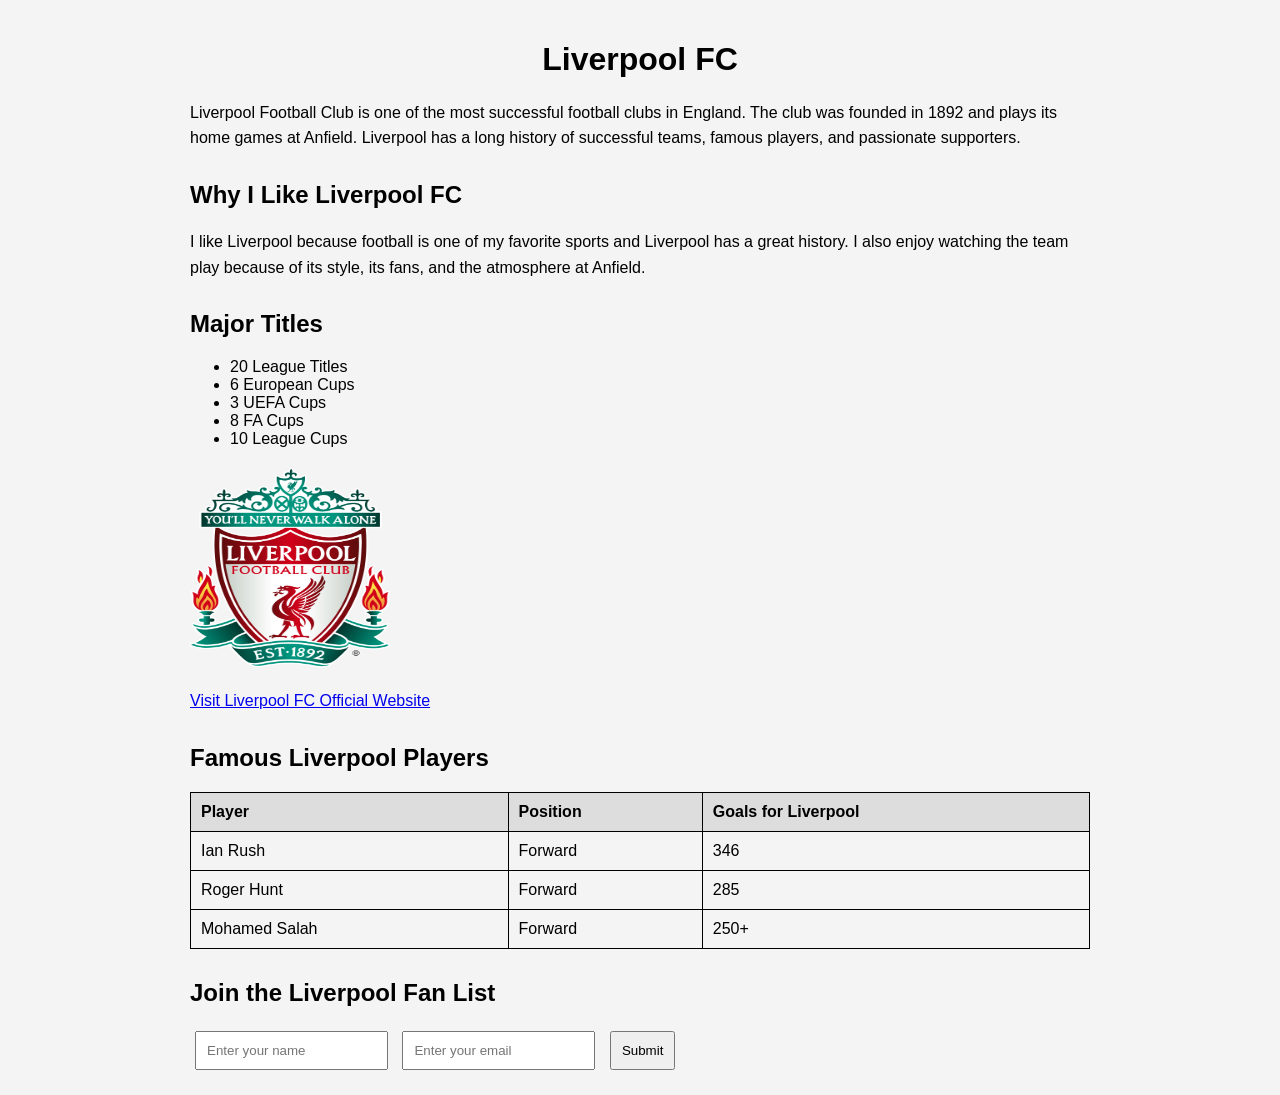
==== index.html @ ce78eaf5 "Add files via upload" ====
<!DOCTYPE html>
<html lang="en">
<head>
    <!-- The title appears in the browser tab -->
    <title>Liverpool FC</title>

    <!-- Connect the HTML page to the CSS file -->
    <link rel="stylesheet" href="style.css">
</head>

<body>

    <!-- This is the main title of the webpage -->
    <h1>Liverpool FC</h1>

    <!-- This paragraph introduces the topic -->
    <p>
        Liverpool Football Club is one of the most successful football clubs
        in England. The club was founded in 1892 and plays its home games at
        Anfield. Liverpool has a long history of successful teams, famous
        players, and passionate supporters.
    </p>

    <!-- This is a smaller heading -->
    <h2>Why I Like Liverpool FC</h2>

    <!-- This paragraph explains my personal interest in the topic -->
    <p>
        I like Liverpool because football is one of my favorite sports and
        Liverpool has a great history. I also enjoy watching the team play
        because of its style, its fans, and the atmosphere at Anfield.
    </p>

    <!-- This heading introduces Liverpool's major titles -->
    <h2>Major Titles</h2>

    <!-- This unordered list shows some of Liverpool's major achievements -->
    <ul>
        <li>20 League Titles</li>
        <li>6 European Cups</li>
        <li>3 UEFA Cups</li>
        <li>8 FA Cups</li>
        <li>10 League Cups</li>
    </ul>

    <!-- This image displays the Liverpool FC logo -->
    <img
        src="images/liverpool_logo.jpg"
        alt="Liverpool FC Logo"
        width="200"
        height="200"
    >

    <!-- This link takes visitors to the official Liverpool FC website -->
    <p>
        <a href="https://www.liverpoolfc.com/" target="_blank">
            Visit Liverpool FC Official Website
        </a>
    </p>

    <!-- This heading introduces the player table -->
    <h2>Famous Liverpool Players</h2>

    <!-- This table contains player information -->
    <table>
        <!-- Header row of the table -->
        <thead>
            <tr>
                <th>Player</th>
                <th>Position</th>
                <th>Goals for Liverpool</th>
            </tr>
        </thead>

        <!-- Data rows of the table -->
        <tbody>
            <tr>
                <td>Ian Rush</td>
                <td>Forward</td>
                <td>346</td>
            </tr>

            <tr>
                <td>Roger Hunt</td>
                <td>Forward</td>
                <td>285</td>
            </tr>

            <tr>
                <td>Mohamed Salah</td>
                <td>Forward</td>
                <td>250+</td>
            </tr>
        </tbody>
    </table>

    <!-- This heading introduces the form -->
    <h2>Join the Liverpool Fan List</h2>

    <!-- This form collects the visitor's name and email -->
    <form>
        <!-- First input for the visitor's name -->
        <input
            type="text"
            placeholder="Enter your name"
            name="name"
        >

        <!-- Second input for the visitor's email -->
        <input
            type="email"
            placeholder="Enter your email"
            name="email"
        >

        <!-- Submit button for the form -->
        <input
            type="submit"
            value="Submit"
        >
    </form>

</body>
</html>
---- style.css ----
/* Style the entire webpage */
body {
    font-family: Arial, sans-serif;
    max-width: 900px;
    margin: auto;
    padding: 20px;
    background-color: #f4f4f4;
}

/* Style the main heading */
h1 {
    text-align: center;
}

/* Add space below paragraphs */
p {
    line-height: 1.6;
}

/* Style the smaller headings */
h2 {
    margin-top: 30px;
}

/* Add space around the Liverpool logo */
img {
    display: block;
    margin: 20px 0;
}

/* Style the table */
table {
    width: 100%;
    border-collapse: collapse;
    margin-top: 15px;
}

/* Add borders and spacing to table cells */
th, td {
    border: 1px solid black;
    padding: 10px;
    text-align: left;
}

/* Style the table header */
th {
    background-color: #dddddd;
}

/* Add space between form inputs */
input {
    padding: 10px;
    margin: 5px;
}
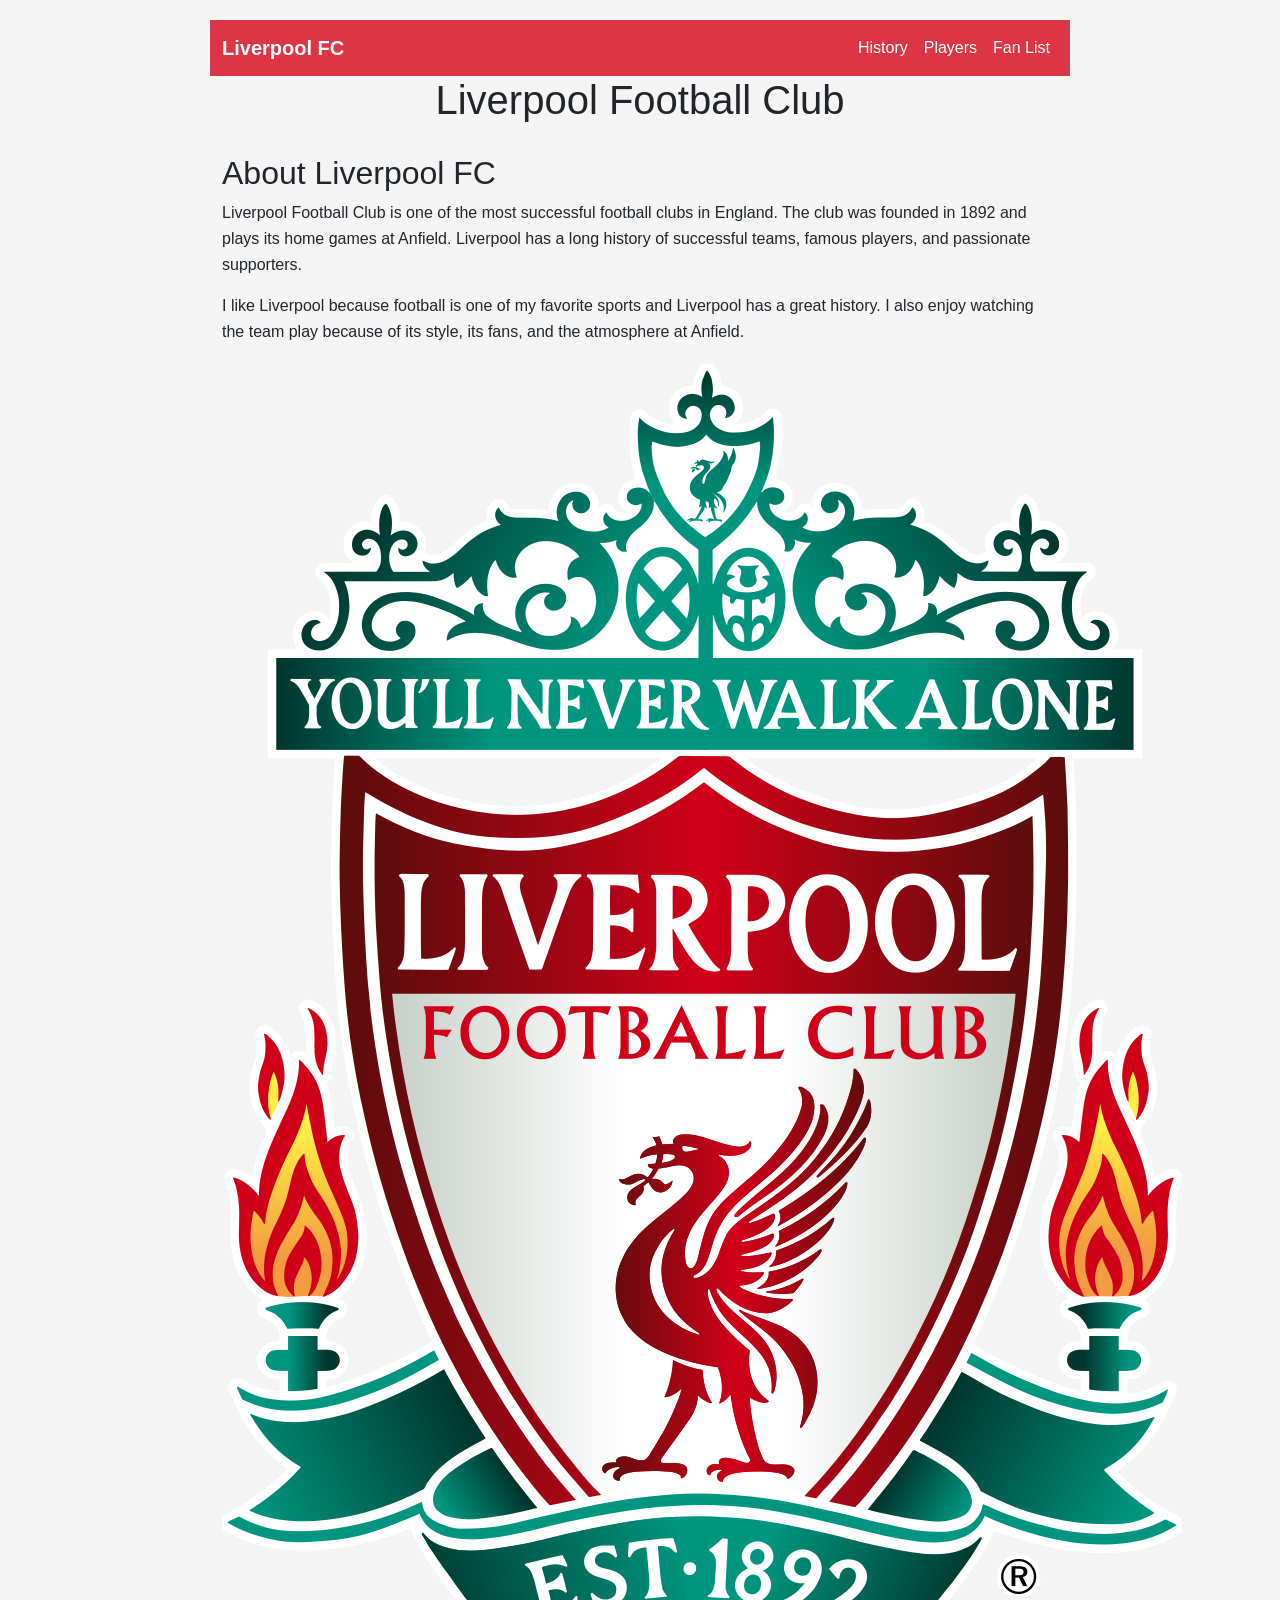
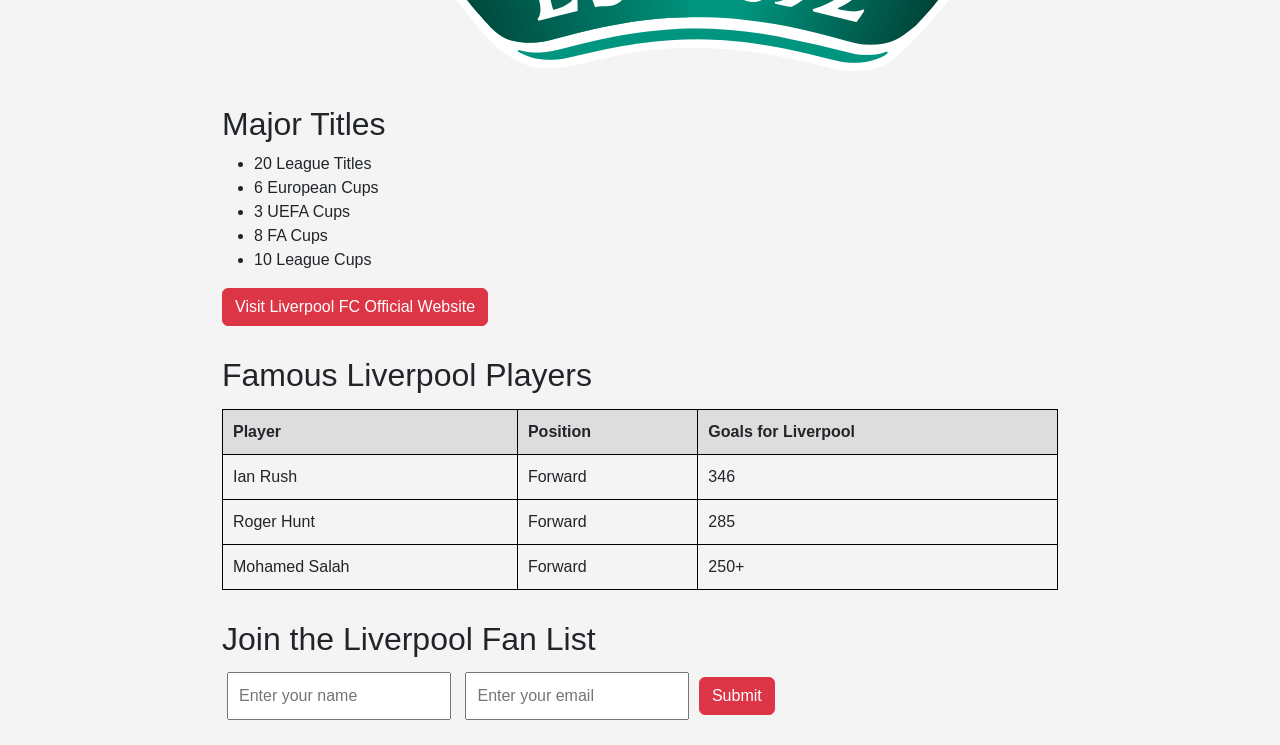
==== commit fb719722: "Update HTML for Lesson 2 Updated the HTML structure to include Bootstrap for styling, added a naviga" ====
--- a/index.html
+++ b/index.html
@@ -1,124 +1,173 @@
 <!DOCTYPE html>
 <html lang="en">
 <head>
-    <!-- The title appears in the browser tab -->
+    <!-- This tells the browser which character system the page uses -->
+    <meta charset="UTF-8">
+
+    <!-- This makes the page fit correctly on phones and other screen sizes -->
+    <meta name="viewport" content="width=device-width, initial-scale=1.0">
+
+    <!-- This is the title shown in the browser tab -->
     <title>Liverpool FC</title>
 
-    <!-- Connect the HTML page to the CSS file -->
+    <!-- Bootstrap provides some ready-made styling components -->
+    <link
+        href="https://cdn.jsdelivr.net/npm/bootstrap@5.3.3/dist/css/bootstrap.min.css"
+        rel="stylesheet"
+    >
+
+    <!-- This connects our own CSS stylesheet to the HTML -->
     <link rel="stylesheet" href="style.css">
 </head>
 
 <body>
 
-    <!-- This is the main title of the webpage -->
-    <h1>Liverpool FC</h1>
+    <!-- Navigation bar -->
+    <nav class="navbar navbar-expand-lg bg-danger">
+        <div class="container">
+            <a class="navbar-brand text-white fw-bold" href="#">Liverpool FC</a>
 
-    <!-- This paragraph introduces the topic -->
-    <p>
-        Liverpool Football Club is one of the most successful football clubs
-        in England. The club was founded in 1892 and plays its home games at
-        Anfield. Liverpool has a long history of successful teams, famous
-        players, and passionate supporters.
-    </p>
+            <div class="navbar-nav">
+                <a class="nav-link text-white" href="#history">History</a>
+                <a class="nav-link text-white" href="#players">Players</a>
+                <a class="nav-link text-white" href="#contact">Fan List</a>
+            </div>
+        </div>
+    </nav>
 
-    <!-- This is a smaller heading -->
-    <h2>Why I Like Liverpool FC</h2>
+    <!-- Main content of the page -->
+    <main class="container">
 
-    <!-- This paragraph explains my personal interest in the topic -->
-    <p>
-        I like Liverpool because football is one of my favorite sports and
-        Liverpool has a great history. I also enjoy watching the team play
-        because of its style, its fans, and the atmosphere at Anfield.
-    </p>
+        <!-- Main heading -->
+        <h1 id="main-title">Liverpool Football Club</h1>
 
-    <!-- This heading introduces Liverpool's major titles -->
-    <h2>Major Titles</h2>
+        <!-- Two-column section using CSS Grid -->
+        <section class="intro-section">
 
-    <!-- This unordered list shows some of Liverpool's major achievements -->
-    <ul>
-        <li>20 League Titles</li>
-        <li>6 European Cups</li>
-        <li>3 UEFA Cups</li>
-        <li>8 FA Cups</li>
-        <li>10 League Cups</li>
-    </ul>
+            <!-- Left side of the section -->
+            <div class="intro-text">
 
-    <!-- This image displays the Liverpool FC logo -->
-    <img
-        src="images/liverpool_logo.jpg"
-        alt="Liverpool FC Logo"
-        width="200"
-        height="200"
-    >
+                <!-- Smaller heading -->
+                <h2 id="history">About Liverpool FC</h2>
 
-    <!-- This link takes visitors to the official Liverpool FC website -->
-    <p>
-        <a href="https://www.liverpoolfc.com/" target="_blank">
-            Visit Liverpool FC Official Website
-        </a>
-    </p>
+                <p>
+                    Liverpool Football Club is one of the most successful
+                    football clubs in England. The club was founded in 1892
+                    and plays its home games at Anfield. Liverpool has a long
+                    history of successful teams, famous players, and passionate
+                    supporters.
+                </p>
 
-    <!-- This heading introduces the player table -->
-    <h2>Famous Liverpool Players</h2>
+                <p>
+                    I like Liverpool because football is one of my favorite
+                    sports and Liverpool has a great history. I also enjoy
+                    watching the team play because of its style, its fans,
+                    and the atmosphere at Anfield.
+                </p>
 
-    <!-- This table contains player information -->
-    <table>
-        <!-- Header row of the table -->
-        <thead>
-            <tr>
-                <th>Player</th>
-                <th>Position</th>
-                <th>Goals for Liverpool</th>
-            </tr>
-        </thead>
+            </div>
 
-        <!-- Data rows of the table -->
-        <tbody>
-            <tr>
-                <td>Ian Rush</td>
-                <td>Forward</td>
-                <td>346</td>
-            </tr>
+            <!-- Right side of the section -->
+            <div class="intro-image">
 
-            <tr>
-                <td>Roger Hunt</td>
-                <td>Forward</td>
-                <td>285</td>
-            </tr>
+                <!-- Liverpool logo -->
+                <img
+                    src="images/liverpool_logo.jpg"
+                    alt="Liverpool FC Logo"
+                >
 
-            <tr>
-                <td>Mohamed Salah</td>
-                <td>Forward</td>
-                <td>250+</td>
-            </tr>
-        </tbody>
-    </table>
+            </div>
 
-    <!-- This heading introduces the form -->
-    <h2>Join the Liverpool Fan List</h2>
+        </section>
 
-    <!-- This form collects the visitor's name and email -->
-    <form>
-        <!-- First input for the visitor's name -->
-        <input
-            type="text"
-            placeholder="Enter your name"
-            name="name"
-        >
+        <!-- Major titles section -->
+        <section class="content-section">
 
-        <!-- Second input for the visitor's email -->
-        <input
-            type="email"
-            placeholder="Enter your email"
-            name="email"
-        >
+            <h2>Major Titles</h2>
 
-        <!-- Submit button for the form -->
-        <input
-            type="submit"
-            value="Submit"
-        >
-    </form>
+            <ul>
+                <li>20 League Titles</li>
+                <li>6 European Cups</li>
+                <li>3 UEFA Cups</li>
+                <li>8 FA Cups</li>
+                <li>10 League Cups</li>
+            </ul>
+
+            <!-- Link to Liverpool's official website -->
+            <a
+                class="btn btn-danger"
+                href="https://www.liverpoolfc.com/"
+                target="_blank"
+            >
+                Visit Liverpool FC Official Website
+            </a>
+
+        </section>
+
+        <!-- Famous players section -->
+        <section class="content-section" id="players">
+
+            <h2>Famous Liverpool Players</h2>
+
+            <table>
+                <thead>
+                    <tr>
+                        <th>Player</th>
+                        <th>Position</th>
+                        <th>Goals for Liverpool</th>
+                    </tr>
+                </thead>
+
+                <tbody>
+                    <tr>
+                        <td>Ian Rush</td>
+                        <td>Forward</td>
+                        <td>346</td>
+                    </tr>
+
+                    <tr>
+                        <td>Roger Hunt</td>
+                        <td>Forward</td>
+                        <td>285</td>
+                    </tr>
+
+                    <tr>
+                        <td>Mohamed Salah</td>
+                        <td>Forward</td>
+                        <td>250+</td>
+                    </tr>
+                </tbody>
+            </table>
+
+        </section>
+
+        <!-- Fan form -->
+        <section class="content-section" id="contact">
+
+            <h2>Join the Liverpool Fan List</h2>
+
+            <form>
+                <input
+                    type="text"
+                    placeholder="Enter your name"
+                    name="name"
+                >
+
+                <input
+                    type="email"
+                    placeholder="Enter your email"
+                    name="email"
+                >
+
+                <!-- Bootstrap button -->
+                <button type="submit" class="btn btn-danger">
+                    Submit
+                </button>
+            </form>
+
+        </section>
+
+    </main>
 
 </body>
-</html>+</html>
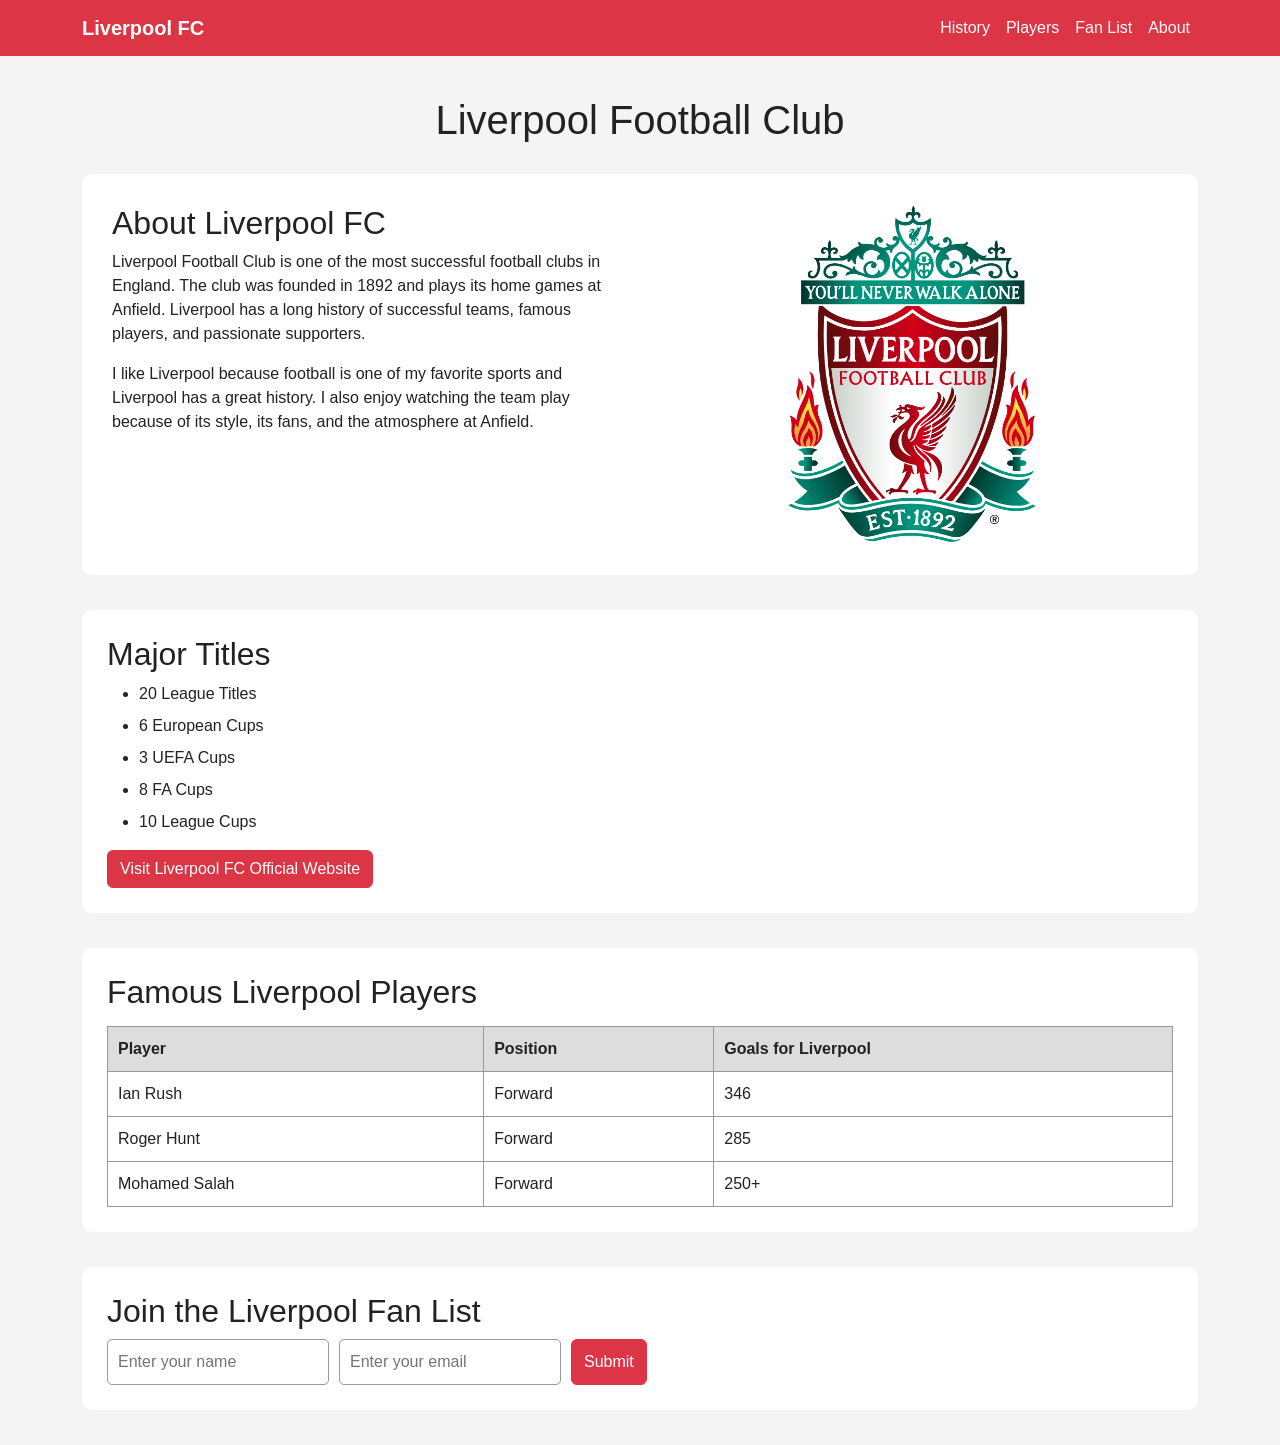
==== commit 2bacd295: "Add about page" ====
--- a/index.html
+++ b/index.html
@@ -31,6 +31,7 @@
                 <a class="nav-link text-white" href="#history">History</a>
                 <a class="nav-link text-white" href="#players">Players</a>
                 <a class="nav-link text-white" href="#contact">Fan List</a>
+                <a class="nav-link text-white" href="about.html">About</a>
             </div>
         </div>
     </nav>
--- a/style.css
+++ b/style.css
@@ -1,32 +1,76 @@
-/* Style the entire webpage */
+/* 
+   ELEMENT SELECTOR:
+   This matches every <body> element.
+   It sets the basic font, background, and text color for the page.
+*/
 body {
     font-family: Arial, sans-serif;
-    max-width: 900px;
-    margin: auto;
-    padding: 20px;
     background-color: #f4f4f4;
+    color: #222;
 }
 
-/* Style the main heading */
-h1 {
+
+/*
+   ID SELECTOR:
+   This matches the element with id="main-title".
+   The ID is used for the main title because there is only one main title.
+*/
+#main-title {
     text-align: center;
+    margin-top: 40px;
+    margin-bottom: 30px;
 }
 
-/* Add space below paragraphs */
-p {
-    line-height: 1.6;
+
+/*
+   CLASS SELECTOR:
+   This matches every element with class="intro-section".
+   CSS Grid creates two columns on a larger screen.
+*/
+.intro-section {
+    display: grid;
+    grid-template-columns: 1fr 1fr;
+    gap: 30px;
+
+    /*
+       Padding creates space INSIDE the section.
+       I use padding here so the content does not touch the edges.
+    */
+    padding: 30px;
+
+    background-color: white;
+    border-radius: 10px;
 }
 
-/* Style the smaller headings */
-h2 {
-    margin-top: 30px;
+
+/* Style the Liverpool logo */
+.intro-image {
+    display: flex;
+    justify-content: center;
+    align-items: center;
 }
 
-/* Add space around the Liverpool logo */
-img {
-    display: block;
-    margin: 20px 0;
+
+/* Make sure the image does not become too large */
+.intro-image img {
+    max-width: 100%;
+    width: 250px;
+    height: auto;
 }
+
+
+/* 
+   This class adds space around the other sections.
+   Margin creates space OUTSIDE an element.
+*/
+.content-section {
+    margin-top: 35px;
+    margin-bottom: 35px;
+    padding: 25px;
+    background-color: white;
+    border-radius: 10px;
+}
+
 
 /* Style the table */
 table {
@@ -35,20 +79,86 @@
     margin-top: 15px;
 }
 
-/* Add borders and spacing to table cells */
-th, td {
-    border: 1px solid black;
+
+/* Style table cells */
+th,
+td {
+    border: 1px solid #999;
     padding: 10px;
     text-align: left;
 }
 
-/* Style the table header */
+
+/* Style the table headings */
 th {
-    background-color: #dddddd;
+    background-color: #ddd;
 }
 
-/* Add space between form inputs */
-input {
+
+/* Add space between list items */
+li {
+    margin-bottom: 8px;
+}
+
+
+/*
+   HOVER EFFECT:
+   When the mouse moves over a link or button,
+   the background becomes darker.
+*/
+a:hover,
+button:hover {
+    opacity: 0.8;
+}
+
+
+/* Style the form */
+form {
+    display: flex;
+    gap: 10px;
+    flex-wrap: wrap;
+}
+
+
+/* Style the text and email boxes */
+form input {
     padding: 10px;
-    margin: 5px;
-}+    border: 1px solid #999;
+    border-radius: 5px;
+}
+
+
+/*
+   MEDIA QUERY:
+   This rule takes over when the screen is smaller than 768px.
+   The two-column section becomes one column so it fits on a phone.
+*/
+@media (max-width: 767px) {
+
+    .intro-section {
+        grid-template-columns: 1fr;
+        padding: 20px;
+    }
+
+    #main-title {
+        font-size: 32px;
+    }
+
+    .content-section {
+        padding: 20px;
+    }
+
+    table {
+        font-size: 14px;
+    }
+
+    form {
+        flex-direction: column;
+    }
+
+    form input,
+    form button {
+        width: 100%;
+    }
+
+}
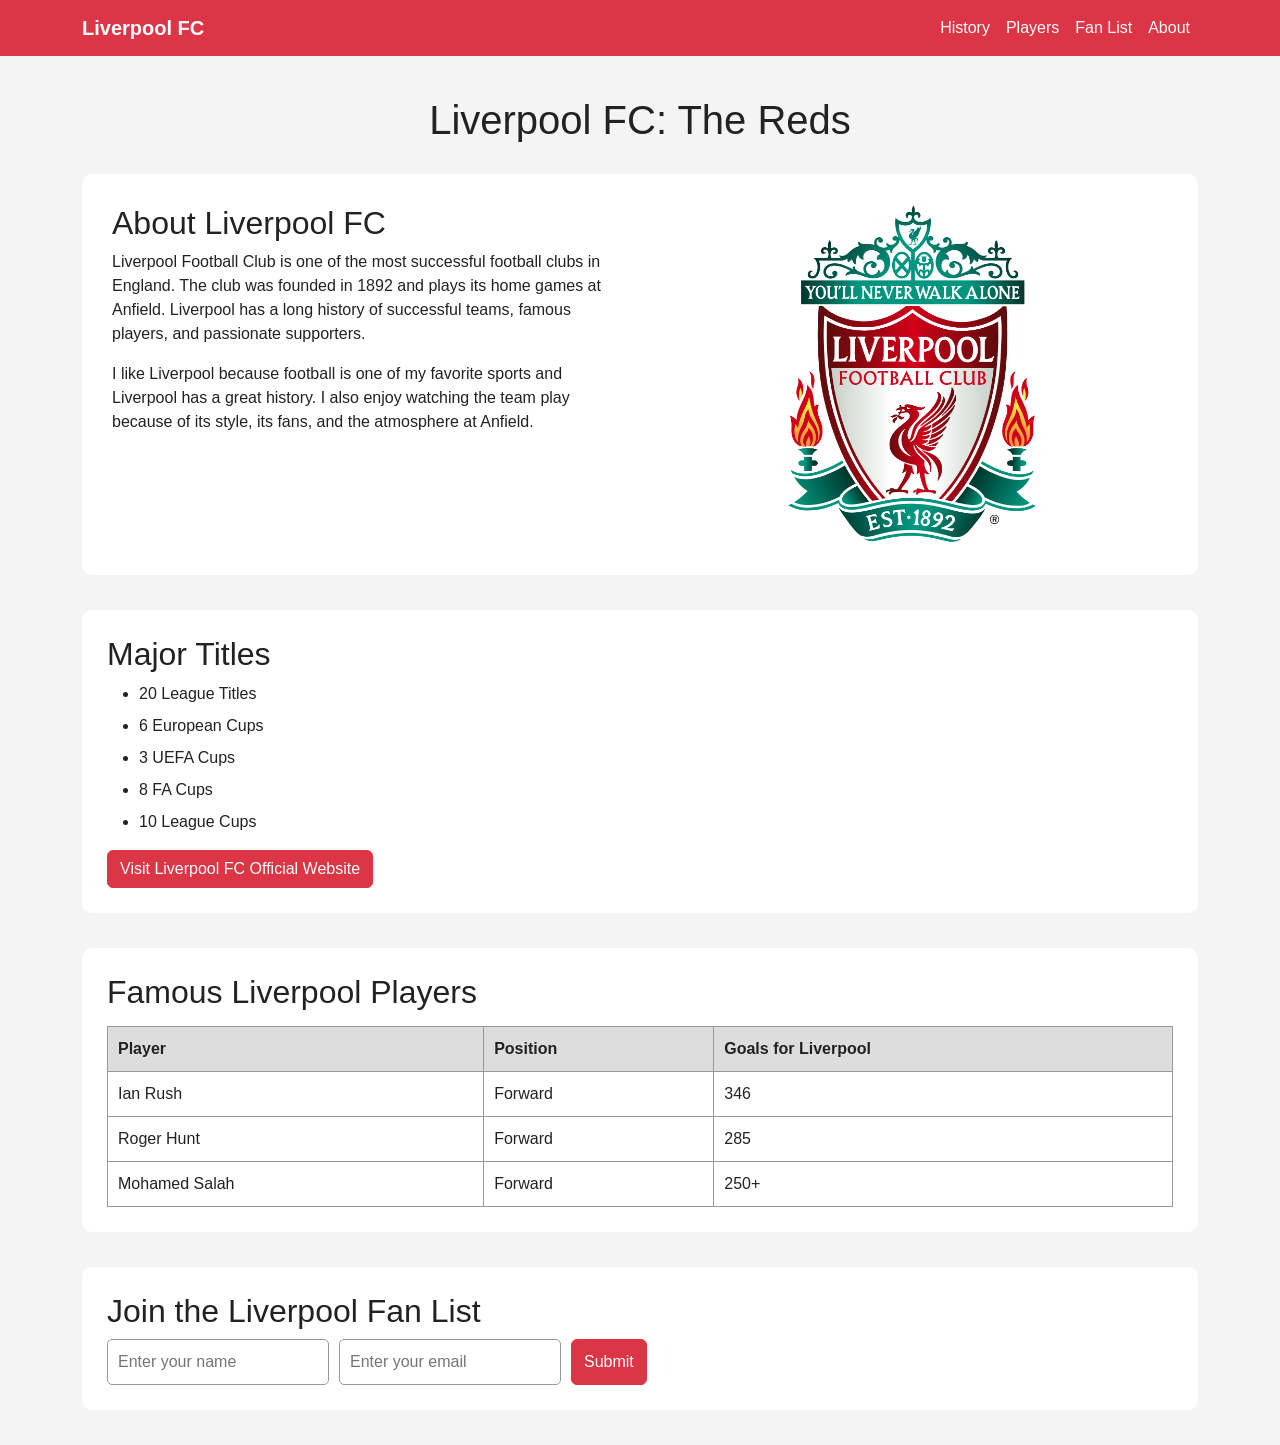
==== commit 2f83f9cc: "Change main heading on new-heading" ====
--- a/index.html
+++ b/index.html
@@ -40,7 +40,7 @@
     <main class="container">
 
         <!-- Main heading -->
-        <h1 id="main-title">Liverpool Football Club</h1>
+        <h1 id="main-title">Liverpool FC: The Reds</h1>
 
         <!-- Two-column section using CSS Grid -->
         <section class="intro-section">
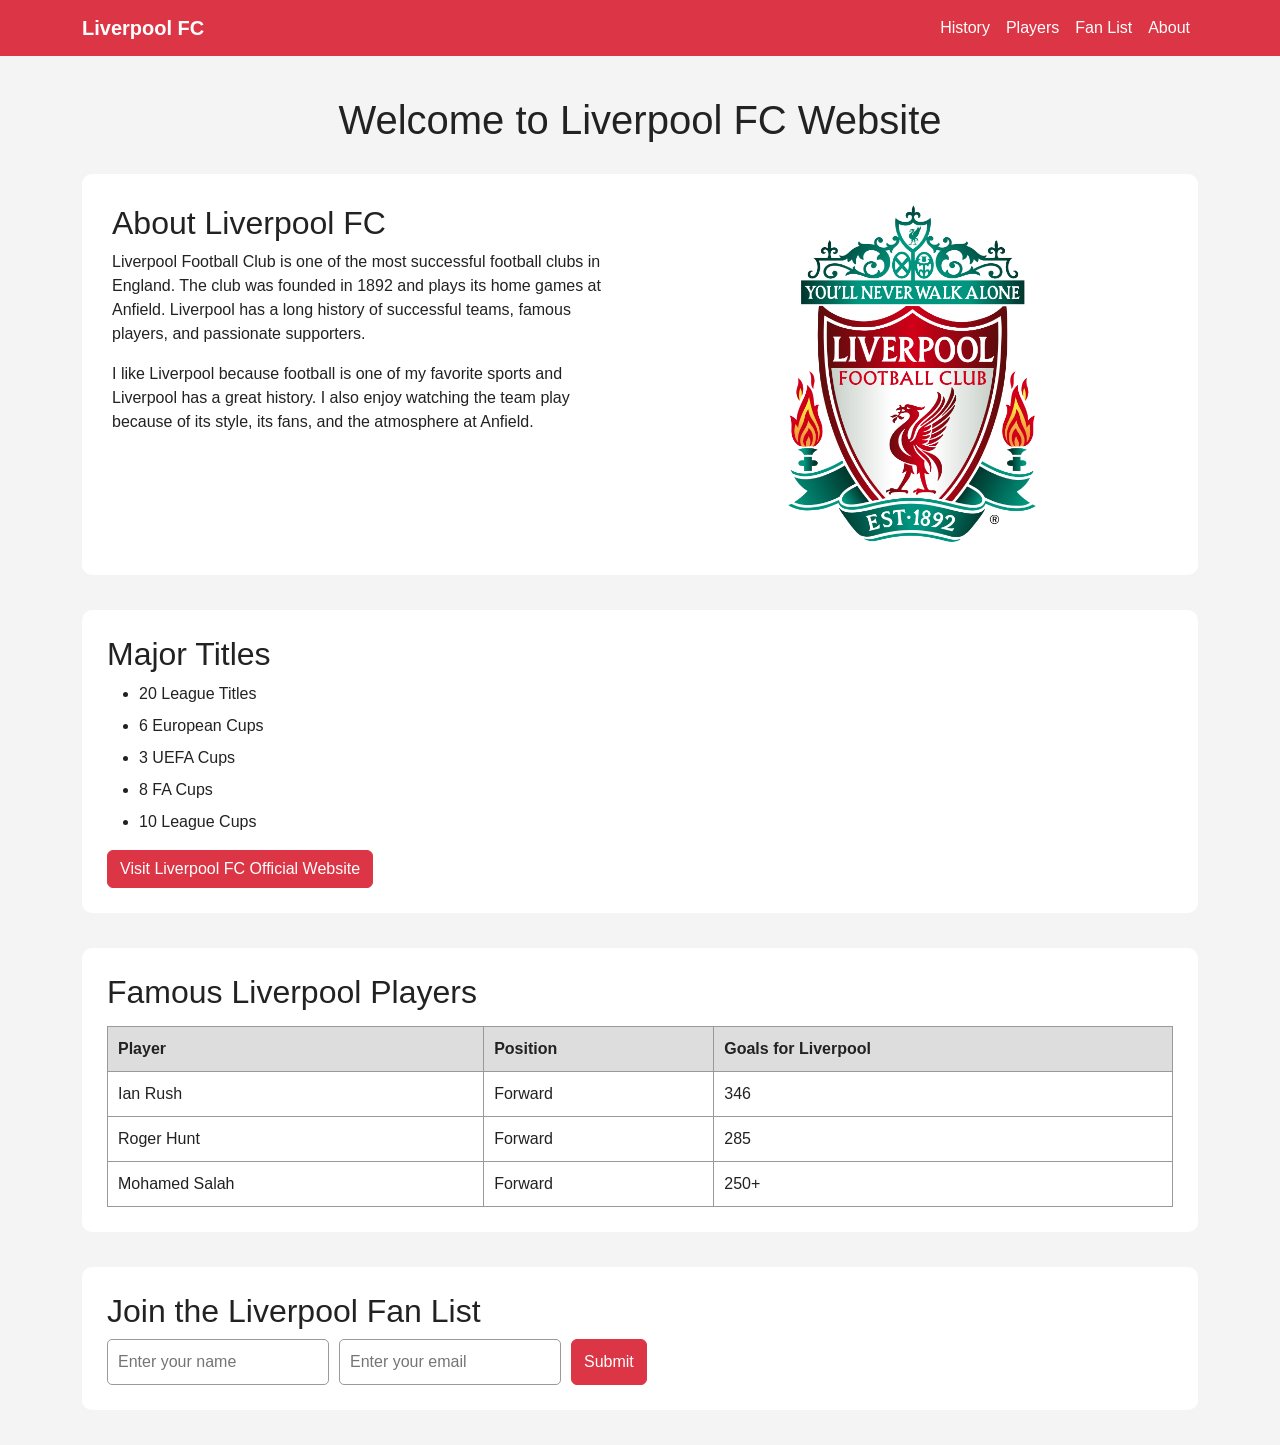
==== commit c22b1693: "Change main heading on main" ====
--- a/index.html
+++ b/index.html
@@ -40,7 +40,7 @@
     <main class="container">
 
         <!-- Main heading -->
-        <h1 id="main-title">Liverpool FC: The Reds</h1>
+        <h1 id="main-title">Welcome to Liverpool FC Website</h1>
 
         <!-- Two-column section using CSS Grid -->
         <section class="intro-section">
